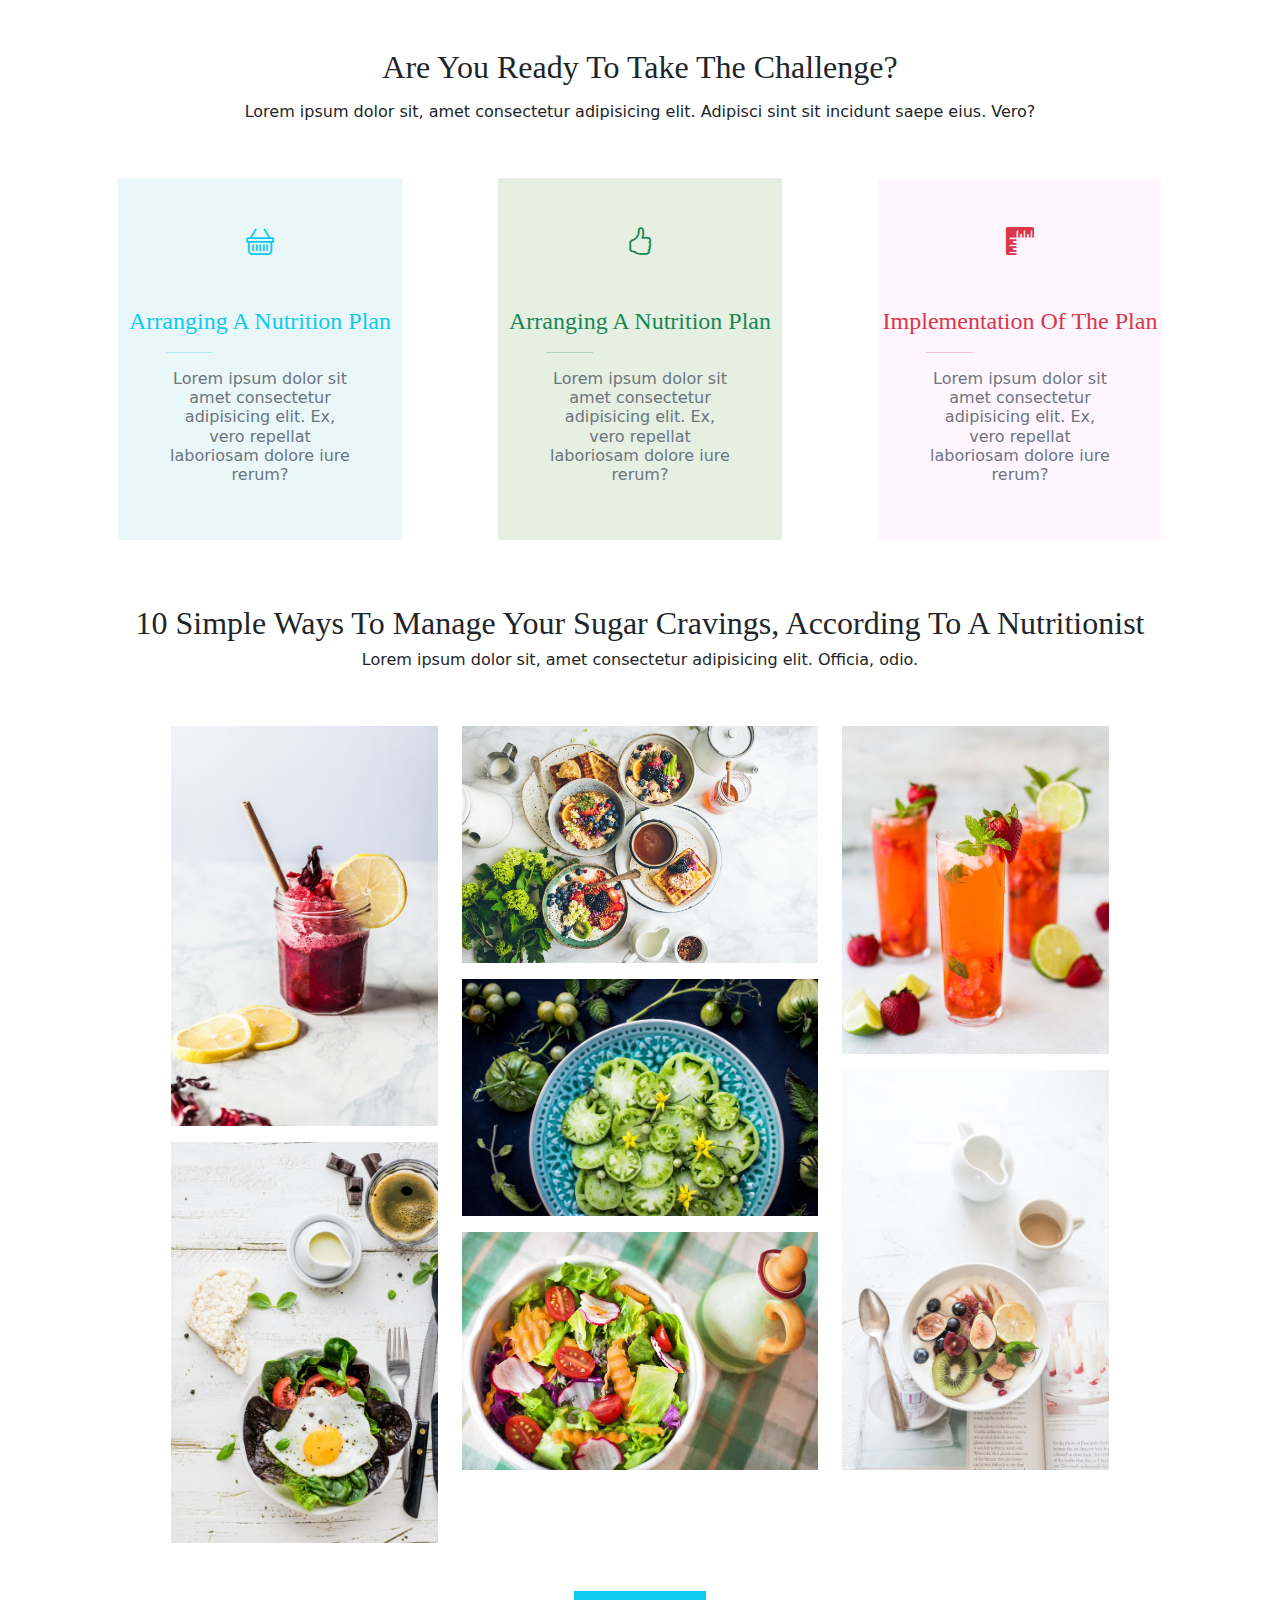
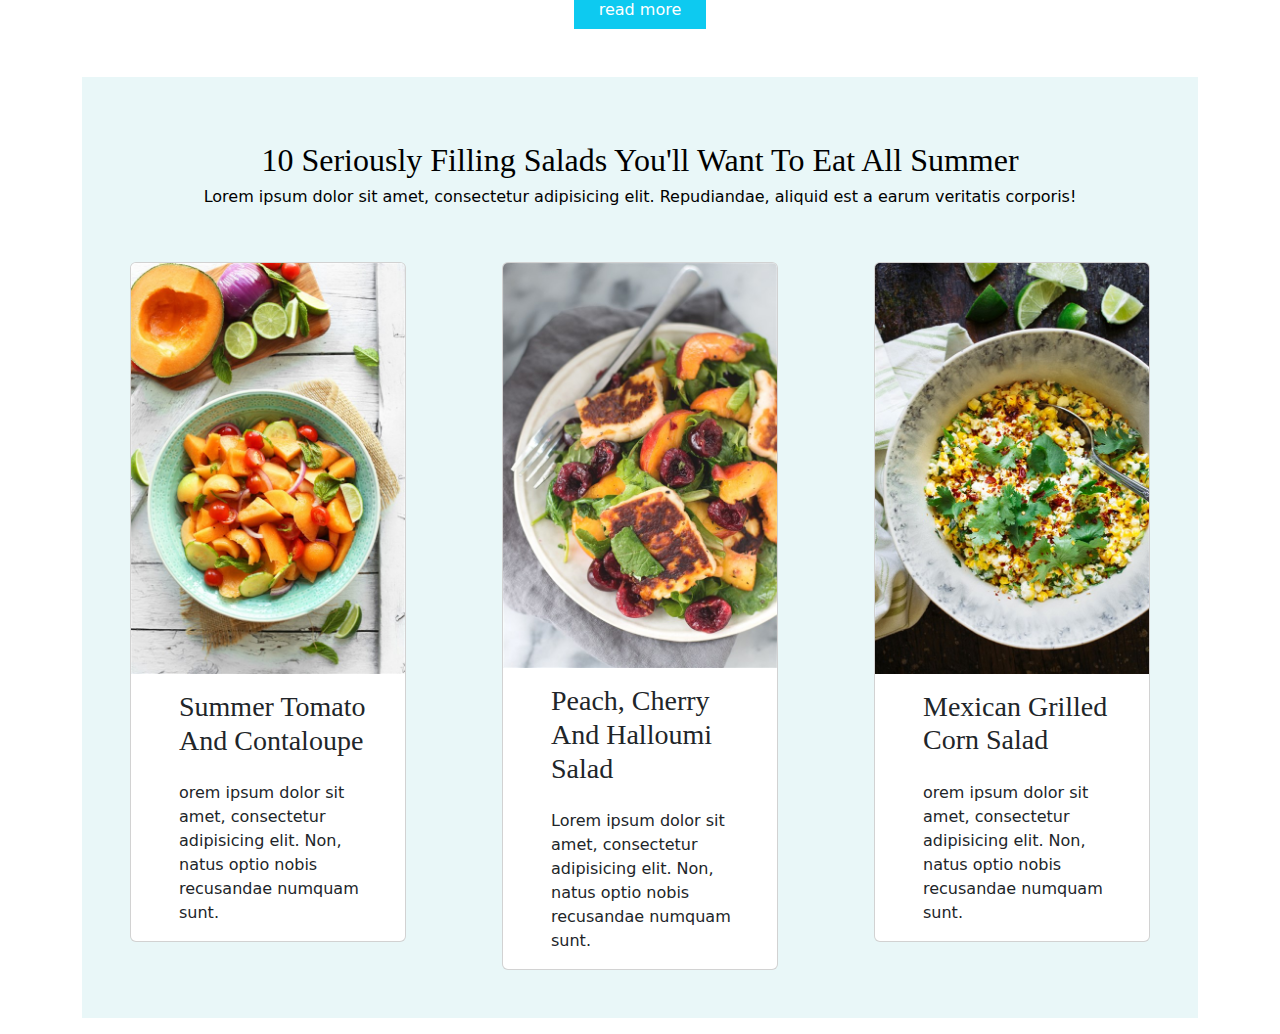
==== index2.html @ 206bc646 "1.0.0" ====
<!DOCTYPE html>
<html lang="en">
<head>
    <meta charset="UTF-8">
    <meta name="viewport" content="width=device-width, initial-scale=1.0">
    <title>AS2</title>
    <link rel="stylesheet" href="css/aos.css">
    <link rel="stylesheet" href="css/bootstrap.min.css">
    <link rel="stylesheet" href="css/fonts/NotoSerifKhitanSmallScript-Regular.ttf">
    <link rel="stylesheet" href="css/icons/bootstrap-icons.css">
</head>
<body>
    <div class="container-xl">
        <div class="text-center">
            <div class="pt-5 h2 fw-normal" style="font-family: serif;">
                Are You Ready To Take The Challenge?
            </div>
            <div class="pt-2 h6">
                Lorem ipsum dolor sit, amet consectetur adipisicing elit. Adipisci sint sit incidunt saepe eius. Vero?
            </div>
            <div class="row py-5">
                <div class="col-4 px-5">
                    <div class="text-bg-info py-5">
                        <div class="text-info">
                            <i class="bi-basket h3"></i>
                            <div class="h4 pt-5" style="font-family: serif;">
                                Arranging A Nutrition Plan
                            </div>
                            <div class="px-5 text-center">
                                <hr class="w-25 fw-bolder">
                            </div>
                        </div>
                        <div class="h6 fw-normal text-secondary px-5">
                            Lorem ipsum dolor sit amet consectetur adipisicing elit. Ex, vero repellat laboriosam dolore iure rerum?
                        </div>
                    </div>
                </div>
                <div class="col-4 px-5">
                    <div class="text-bg-success py-5">
                        <div class="text-success">
                            <i class="bi-hand-thumbs-up h3"></i>
                            <div class="h4 pt-5" style="font-family: serif;">
                                Arranging A Nutrition Plan
                            </div>
                            <div class="px-5 text-center">
                                <hr class="w-25 fw-bolder">
                            </div>
                        </div>
                        <div class="h6 fw-normal text-secondary px-5">
                            Lorem ipsum dolor sit amet consectetur adipisicing elit. Ex, vero repellat laboriosam dolore iure rerum?
                        </div>
                    </div>
                </div>
                <div class="col-4 px-5">
                    <div class="text-bg-light py-5">
                        <div class="text-danger">
                            <i class="bi-rulers h3"></i>
                            <div class="h4 pt-5" style="font-family: serif;">
                                Implementation Of The Plan
                            </div>
                            <div class="px-5 text-center">
                                <hr class="w-25 fw-bolder">
                            </div>
                        </div>
                        <div class="h6 fw-normal text-secondary px-5">
                            Lorem ipsum dolor sit amet consectetur adipisicing elit. Ex, vero repellat laboriosam dolore iure rerum?
                        </div>
                    </div>
                </div>
            </div>
        </div>
        
    </div>
    <div class="container-xl pt-3">
        <div class="text-center px-5">
            <div class="h2" style="font-family: serif;">
                10 Simple Ways To Manage Your Sugar Cravings, According To A Nutritionist
            </div>
            <div class="h6 pb-5">
                Lorem ipsum dolor sit, amet consectetur adipisicing elit. Officia, odio.
            </div>
        </div>
        <div class="row pb-5">
            <div class="col text-end">
                <div class="pb-3">
                    <img src="img/0101.jpeg" alt="" class="img-fluid w-75 h-50">
                </div>
                <div>
                    <img src="img/0106.jpeg" alt="" class="img-fluid w-75 h-75">
                </div>
            </div>
            <div class="col">
                <div class="pb-3">
                    <img src="img/0102.jpeg" alt="" class="img-fluid w-100 h-75">
                </div>
                <div class="pb-3">
                    <img src="img/0105.jpeg" alt="" class="img-fluid w-100 h-75">
                </div>
                <div>
                    <img src="img/0104.jpeg" alt="" class="img-fluid w-100 h-75">
                </div>
            </div>
            <div class="col">
                <div class="pb-3">
                    <img src="img/0103.jpeg" alt="" class="img-fluid w-75 h-100">
                </div>
                <div>
                    <img src="img/0107.jpeg" alt="" class="img-fluid w-75 h-75">
                </div>
            </div>
            <div class="pt-5 text-center bg-info">
                <button class="text-white btn btn-info rounded-0 px-4">read more</button>
            </div>
        </div>
    </div>
    <div class="container-xl pb-3">
        <div class="text-bg-info py-5">
            <div class="text-center text-black">
                <div class="h2 pt-3" style="font-family: serif;">
                    10 Seriously Filling Salads You'll Want To Eat All Summer
                </div>
                <h6>
                    Lorem ipsum dolor sit amet, consectetur adipisicing elit. Repudiandae, aliquid est a earum veritatis corporis!
                </h6>
            </div>
            <div class="pt-5 card-group">
                <div class="col px-5">
                    <div class="card">
                        <img class="card-img-top img-fluid w-100 h-25" src="img/0201.jpeg" alt="Card image cap">
                        <div class="card-body ps-5">
                          <h5 class="card-title h3" style="font-family: serif;">Summer Tomato And Contaloupe</h5>
                          <p class="card-text pt-3">orem ipsum dolor sit amet, consectetur adipisicing elit. Non, natus optio nobis recusandae numquam sunt.</p>
                        </div>
                      </div>
                </div>
                <div class="col px-5">
                    <div class="card">
                        <img class="card-img-top img-fluid w-100 h-25" src="img/0202.jpeg" alt="Card image cap">
                        <div class="card-body ps-5">
                          <h5 class="card-title h3" style="font-family: serif;">Peach, Cherry And Halloumi Salad</h5>
                          <p class="card-text pt-3">Lorem ipsum dolor sit amet, consectetur adipisicing elit. Non, natus optio nobis recusandae numquam sunt.</p>
                        </div>
                      </div>
                </div>
                <div class="col px-5">
                    <div class="card">
                        <img class="card-img-top img-fluid w-100 h-25" src="img/0203.jpeg" alt="Card image cap">
                        <div class="card-body ps-5">
                          <h5 class="card-title h3" style="font-family: serif;">Mexican Grilled Corn Salad</h5>
                          <p class="card-text pt-3">orem ipsum dolor sit amet, consectetur adipisicing elit. Non, natus optio nobis recusandae numquam sunt.</p>
                        </div>
                      </div>
                </div>
              </div>
        </div>
    </div>
    <script src="js/aos.js"></script>
    <script src="js/bootstrap.bundle.min.js"></script>
</body>
</html>
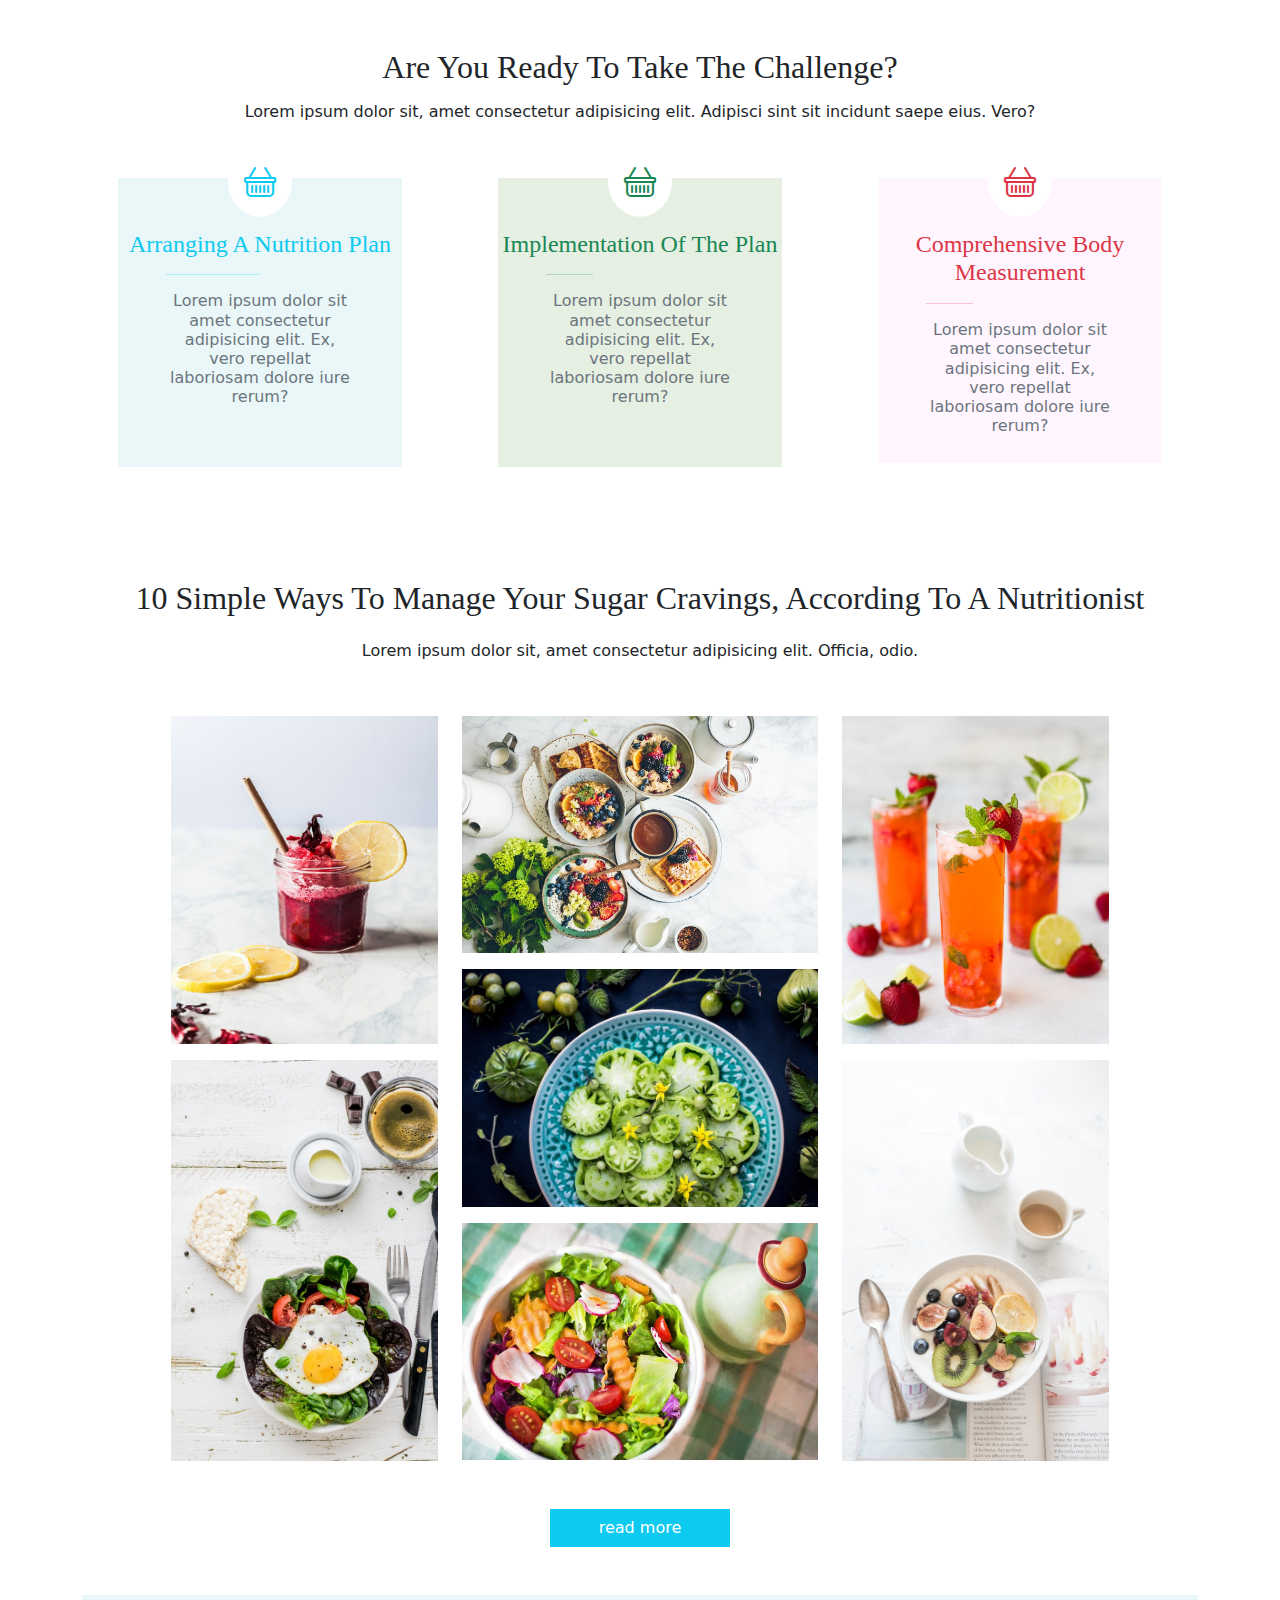
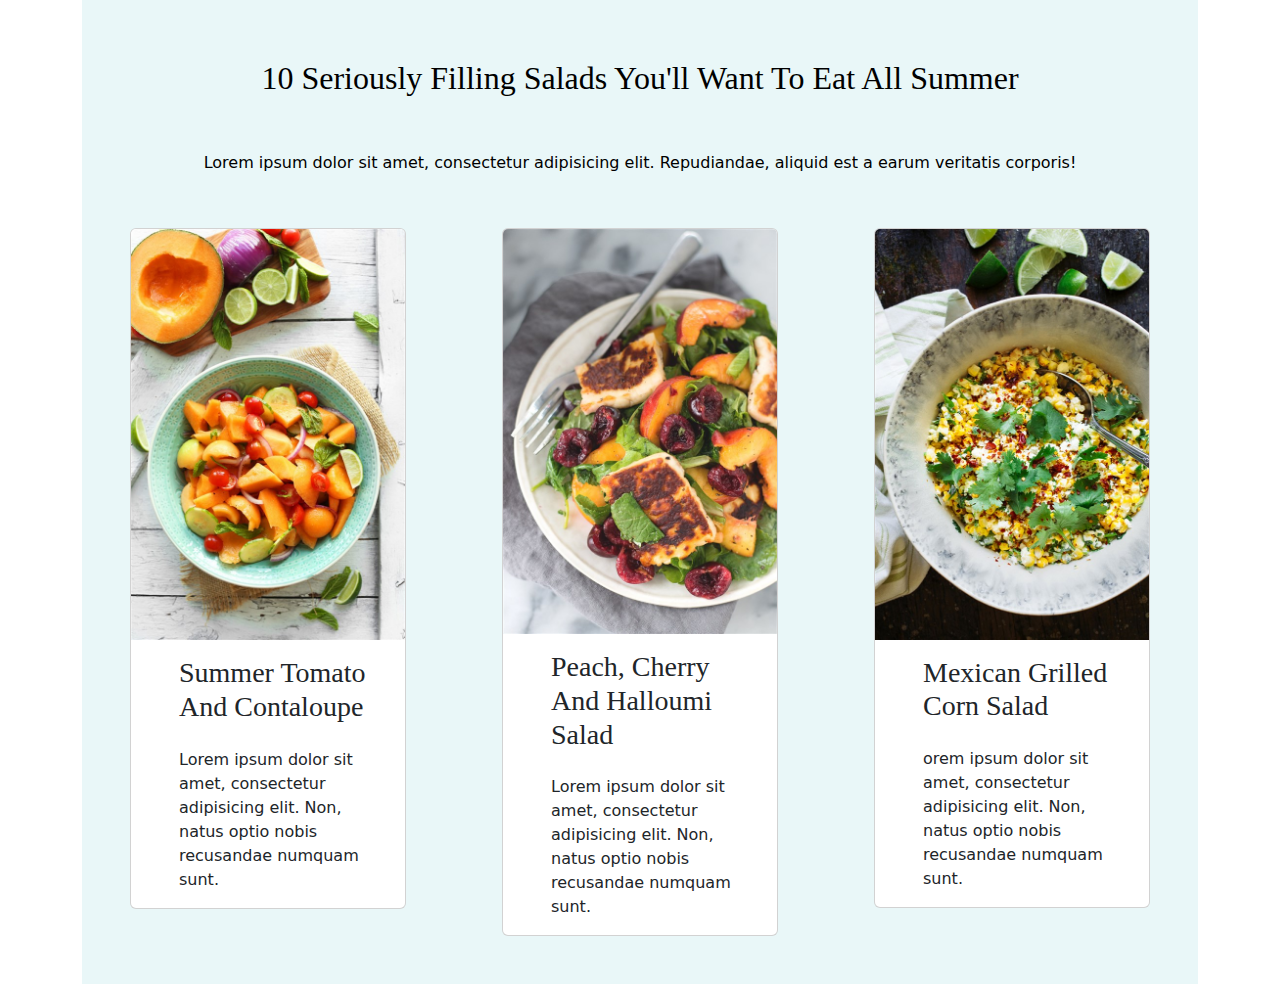
==== commit 8d6073ac: "1.0.0" ====
--- a/index2.html
+++ b/index2.html
@@ -12,49 +12,41 @@
 <body>
     <div class="container-xl">
         <div class="text-center">
-            <div class="pt-5 h2 fw-normal" style="font-family: serif;">
+            <div class="pt-5 h2  fw-normal" style="font-family: serif;">
                 Are You Ready To Take The Challenge?
             </div>
             <div class="pt-2 h6">
                 Lorem ipsum dolor sit, amet consectetur adipisicing elit. Adipisci sint sit incidunt saepe eius. Vero?
             </div>
             <div class="row py-5">
-                <div class="col-4 px-5">
-                    <div class="text-bg-info py-5">
+                <div class="col-12 col-md-6 col-lg-4 pb-sm-5 pb-5 px-5">
+                    <div class="text-bg-info py-1">
                         <div class="text-info">
-                            <i class="bi-basket h3"></i>
+                            <div class="position-relative">
+                                <div class="position-absolute top-0 start-50 translate-middle rounded-bottom-3">
+                                  <i class="bi-basket h2 rounded-bottom-circle bg-white p-3"></i>
+                                </div>
+                              </div>
                             <div class="h4 pt-5" style="font-family: serif;">
                                 Arranging A Nutrition Plan
                             </div>
                             <div class="px-5 text-center">
-                                <hr class="w-25 fw-bolder">
+                                <hr style="width:50%;text-align:left;margin-left:0">
                             </div>
                         </div>
-                        <div class="h6 fw-normal text-secondary px-5">
+                        <div class="h6 fw-normal text-secondary px-5 pb-5">
                             Lorem ipsum dolor sit amet consectetur adipisicing elit. Ex, vero repellat laboriosam dolore iure rerum?
                         </div>
                     </div>
                 </div>
-                <div class="col-4 px-5">
-                    <div class="text-bg-success py-5">
+                <div class="col-12 col-md-6 col-lg-4 pb-sm-5 pb-5 px-5">
+                    <div class="text-bg-success py-1">
                         <div class="text-success">
-                            <i class="bi-hand-thumbs-up h3"></i>
-                            <div class="h4 pt-5" style="font-family: serif;">
-                                Arranging A Nutrition Plan
-                            </div>
-                            <div class="px-5 text-center">
-                                <hr class="w-25 fw-bolder">
-                            </div>
-                        </div>
-                        <div class="h6 fw-normal text-secondary px-5">
-                            Lorem ipsum dolor sit amet consectetur adipisicing elit. Ex, vero repellat laboriosam dolore iure rerum?
-                        </div>
-                    </div>
-                </div>
-                <div class="col-4 px-5">
-                    <div class="text-bg-light py-5">
-                        <div class="text-danger">
-                            <i class="bi-rulers h3"></i>
+                            <div class="position-relative">
+                                <div class="position-absolute top-0 start-50 translate-middle rounded-bottom-3">
+                                  <i class="bi-basket h2 rounded-bottom-circle bg-white p-3"></i>
+                                </div>
+                              </div>
                             <div class="h4 pt-5" style="font-family: serif;">
                                 Implementation Of The Plan
                             </div>
@@ -62,18 +54,37 @@
                                 <hr class="w-25 fw-bolder">
                             </div>
                         </div>
-                        <div class="h6 fw-normal text-secondary px-5">
+                        <div class="h6 fw-normal text-secondary px-5 pb-5">
+                            Lorem ipsum dolor sit amet consectetur adipisicing elit. Ex, vero repellat laboriosam dolore iure rerum?
+                        </div>
+                    </div>
+                </div>
+                <div class="col-12 col-md-6 col-lg-4 pb-sm-5 pb-5 px-5">
+                    <div class="text-bg-light py-1">
+                        <div class="text-danger">
+                            <div class="position-relative">
+                                <div class="position-absolute top-0 start-50 translate-middle rounded-bottom-3">
+                                  <i class="bi-basket h2 rounded-bottom-circle bg-white p-3"></i>
+                                </div>
+                              </div>
+                            <div class="h4 pt-5" style="font-family: serif;">
+                                Comprehensive Body Measurement
+                            </div>
+                            <div class="px-5 text-center">
+                                <hr class="w-25 fw-bolder">
+                            </div>
+                        </div>
+                        <div class="h6 fw-normal text-secondary px-5 pb-3">
                             Lorem ipsum dolor sit amet consectetur adipisicing elit. Ex, vero repellat laboriosam dolore iure rerum?
                         </div>
                     </div>
                 </div>
             </div>
         </div>
-        
     </div>
     <div class="container-xl pt-3">
         <div class="text-center px-5">
-            <div class="h2" style="font-family: serif;">
+            <div class="h2 pb-sm-3" style="font-family: serif;">
                 10 Simple Ways To Manage Your Sugar Cravings, According To A Nutritionist
             </div>
             <div class="h6 pb-5">
@@ -83,7 +94,7 @@
         <div class="row pb-5">
             <div class="col text-end">
                 <div class="pb-3">
-                    <img src="img/0101.jpeg" alt="" class="img-fluid w-75 h-50">
+                    <img src="img/0101.jpeg" alt="" class="img-fluid w-75 h-25">
                 </div>
                 <div>
                     <img src="img/0106.jpeg" alt="" class="img-fluid w-75 h-75">
@@ -91,13 +102,13 @@
             </div>
             <div class="col">
                 <div class="pb-3">
-                    <img src="img/0102.jpeg" alt="" class="img-fluid w-100 h-75">
+                    <img src="img/0102.jpeg" alt="" class="img-fluid w-100 h-100">
                 </div>
                 <div class="pb-3">
-                    <img src="img/0105.jpeg" alt="" class="img-fluid w-100 h-75">
+                    <img src="img/0105.jpeg" alt="" class="img-fluid w-100 h-100">
                 </div>
                 <div>
-                    <img src="img/0104.jpeg" alt="" class="img-fluid w-100 h-75">
+                    <img src="img/0104.jpeg" alt="" class="img-fluid w-100 h-100">
                 </div>
             </div>
             <div class="col">
@@ -109,14 +120,14 @@
                 </div>
             </div>
             <div class="pt-5 text-center bg-info">
-                <button class="text-white btn btn-info rounded-0 px-4">read more</button>
+                <button class="text-white btn btn-info rounded-0 px-5">read more</button>
             </div>
         </div>
     </div>
     <div class="container-xl pb-3">
         <div class="text-bg-info py-5">
             <div class="text-center text-black">
-                <div class="h2 pt-3" style="font-family: serif;">
+                <div class="h2 pt-3 pb-sm-5" style="font-family: serif;">
                     10 Seriously Filling Salads You'll Want To Eat All Summer
                 </div>
                 <h6>
@@ -129,7 +140,7 @@
                         <img class="card-img-top img-fluid w-100 h-25" src="img/0201.jpeg" alt="Card image cap">
                         <div class="card-body ps-5">
                           <h5 class="card-title h3" style="font-family: serif;">Summer Tomato And Contaloupe</h5>
-                          <p class="card-text pt-3">orem ipsum dolor sit amet, consectetur adipisicing elit. Non, natus optio nobis recusandae numquam sunt.</p>
+                          <p class="card-text pt-3">Lorem ipsum dolor sit amet, consectetur adipisicing elit. Non, natus optio nobis recusandae numquam sunt.</p>
                         </div>
                       </div>
                 </div>
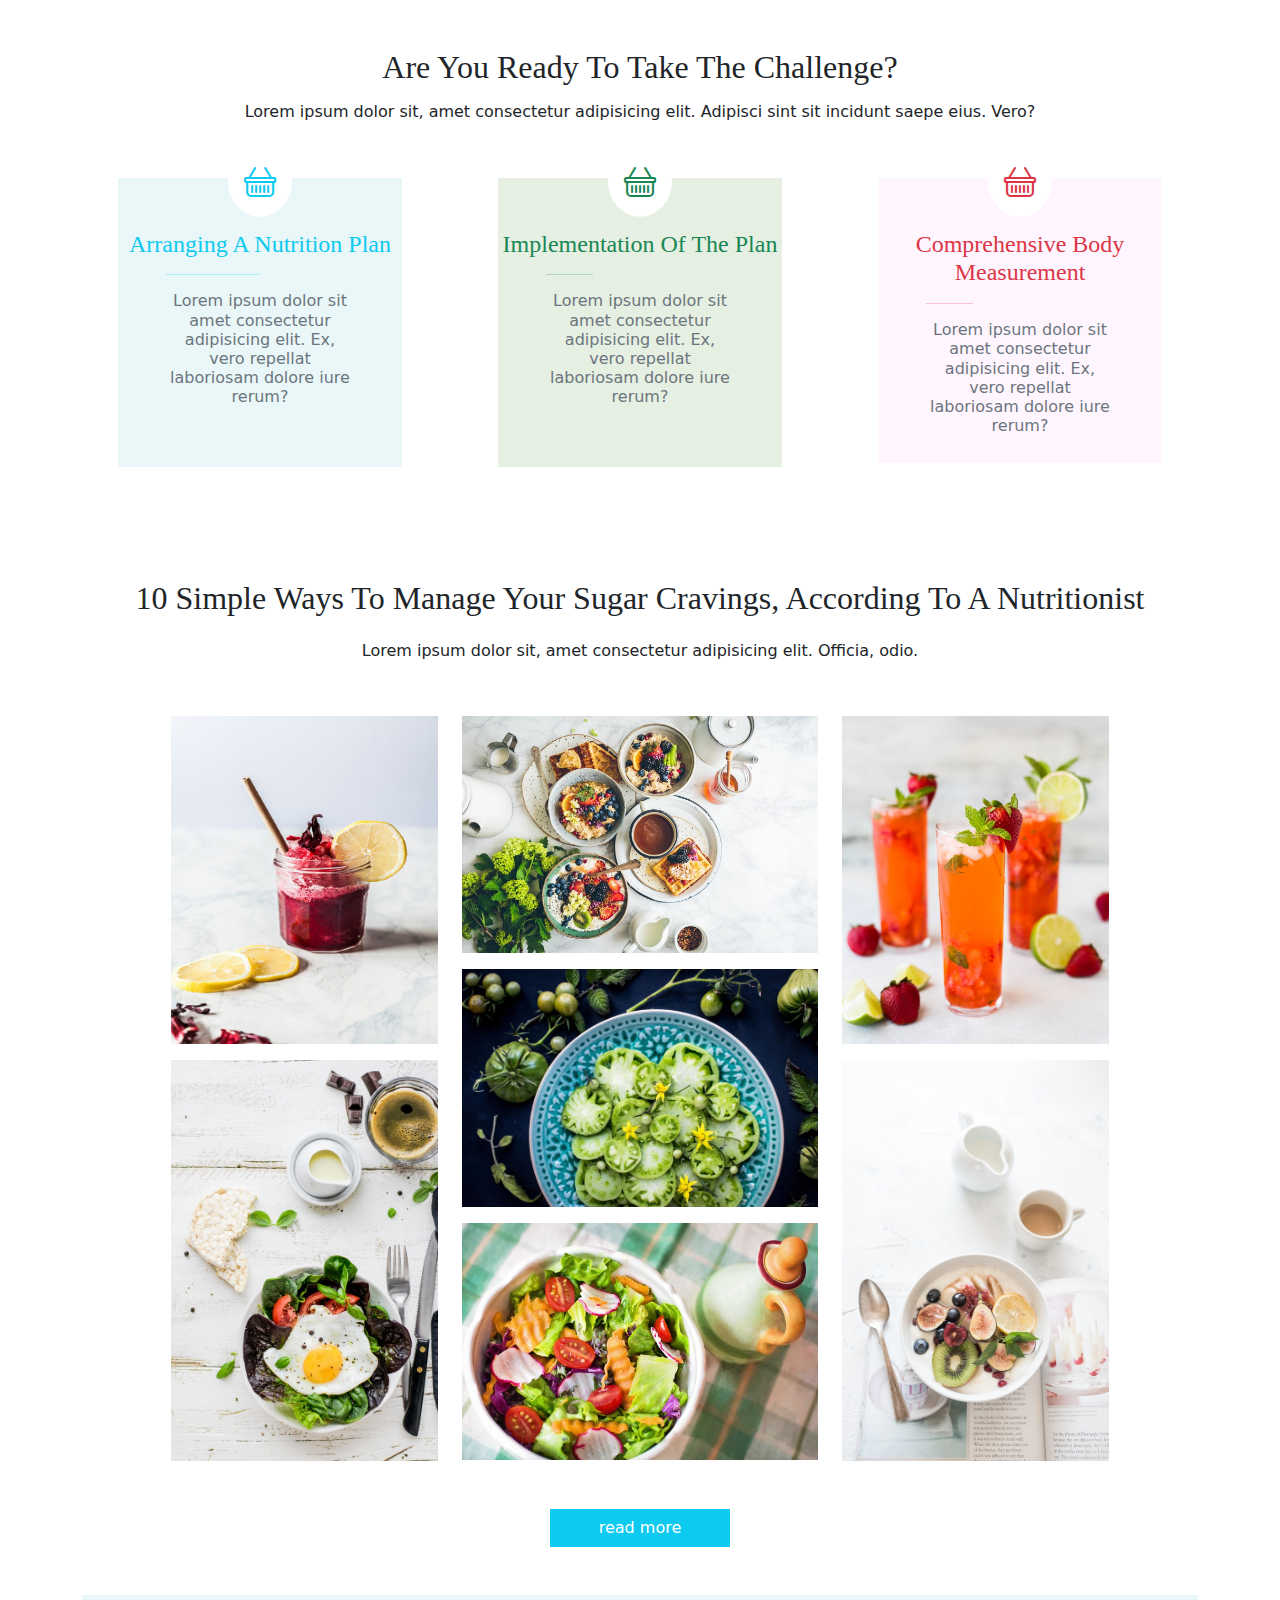
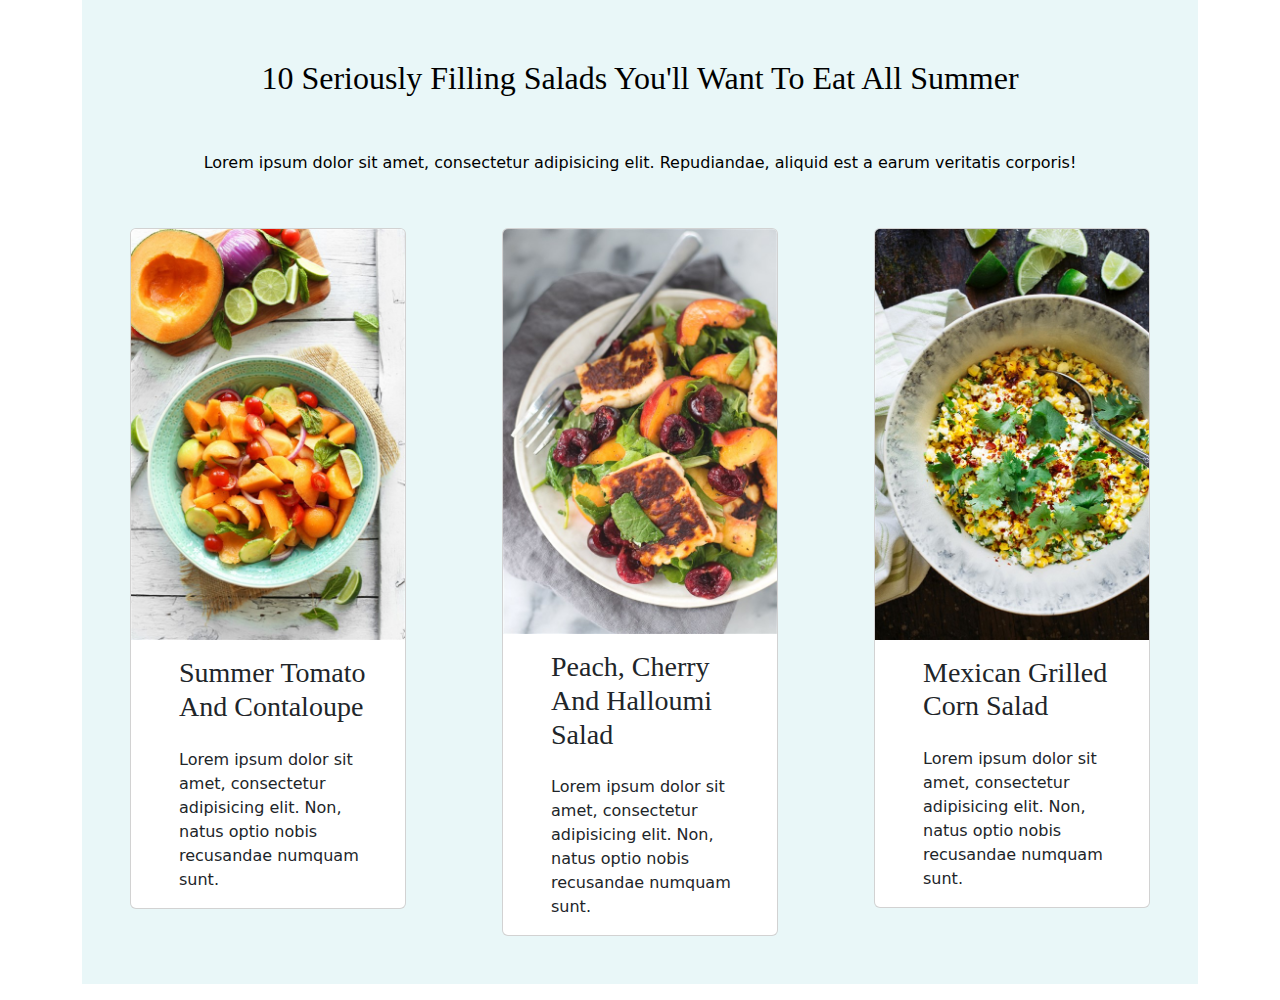
==== commit 72fff801: "1.0.1" ====
--- a/index2.html
+++ b/index2.html
@@ -158,7 +158,7 @@
                         <img class="card-img-top img-fluid w-100 h-25" src="img/0203.jpeg" alt="Card image cap">
                         <div class="card-body ps-5">
                           <h5 class="card-title h3" style="font-family: serif;">Mexican Grilled Corn Salad</h5>
-                          <p class="card-text pt-3">orem ipsum dolor sit amet, consectetur adipisicing elit. Non, natus optio nobis recusandae numquam sunt.</p>
+                          <p class="card-text pt-3">Lorem ipsum dolor sit amet, consectetur adipisicing elit. Non, natus optio nobis recusandae numquam sunt.</p>
                         </div>
                       </div>
                 </div>
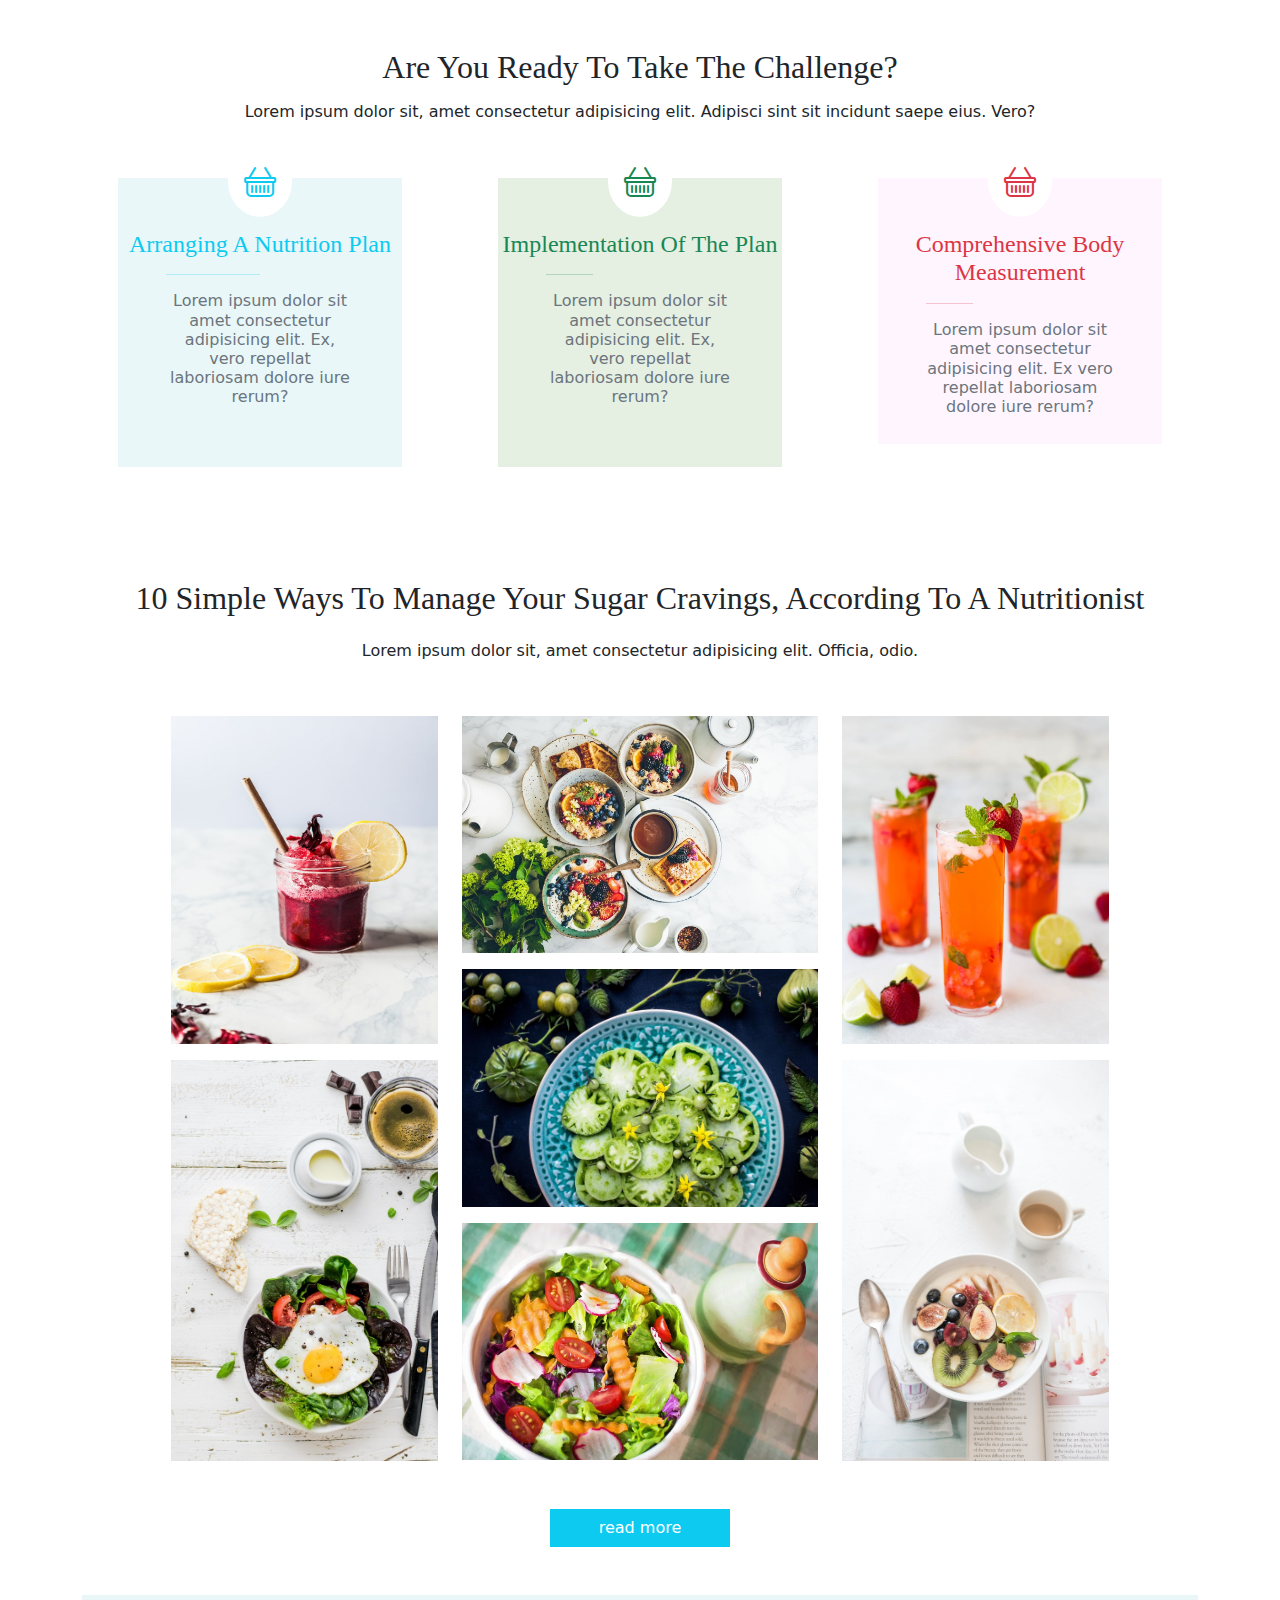
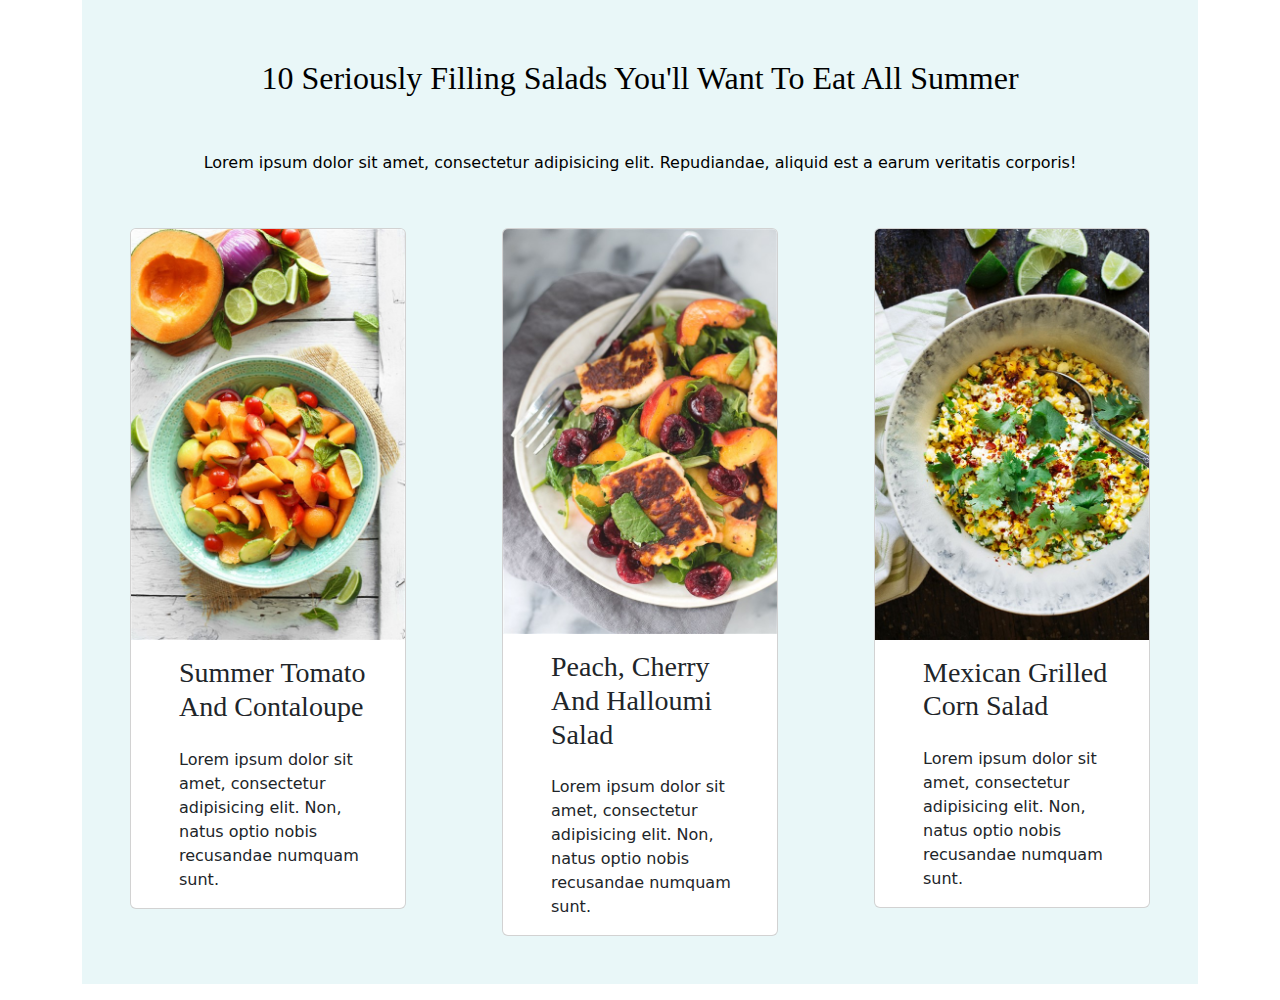
==== commit d0eb4738: "1.0.1" ====
--- a/index2.html
+++ b/index2.html
@@ -75,7 +75,7 @@
                             </div>
                         </div>
                         <div class="h6 fw-normal text-secondary px-5 pb-3">
-                            Lorem ipsum dolor sit amet consectetur adipisicing elit. Ex, vero repellat laboriosam dolore iure rerum?
+                            Lorem ipsum dolor sit amet consectetur adipisicing elit. Ex vero repellat laboriosam dolore iure rerum?
                         </div>
                     </div>
                 </div>
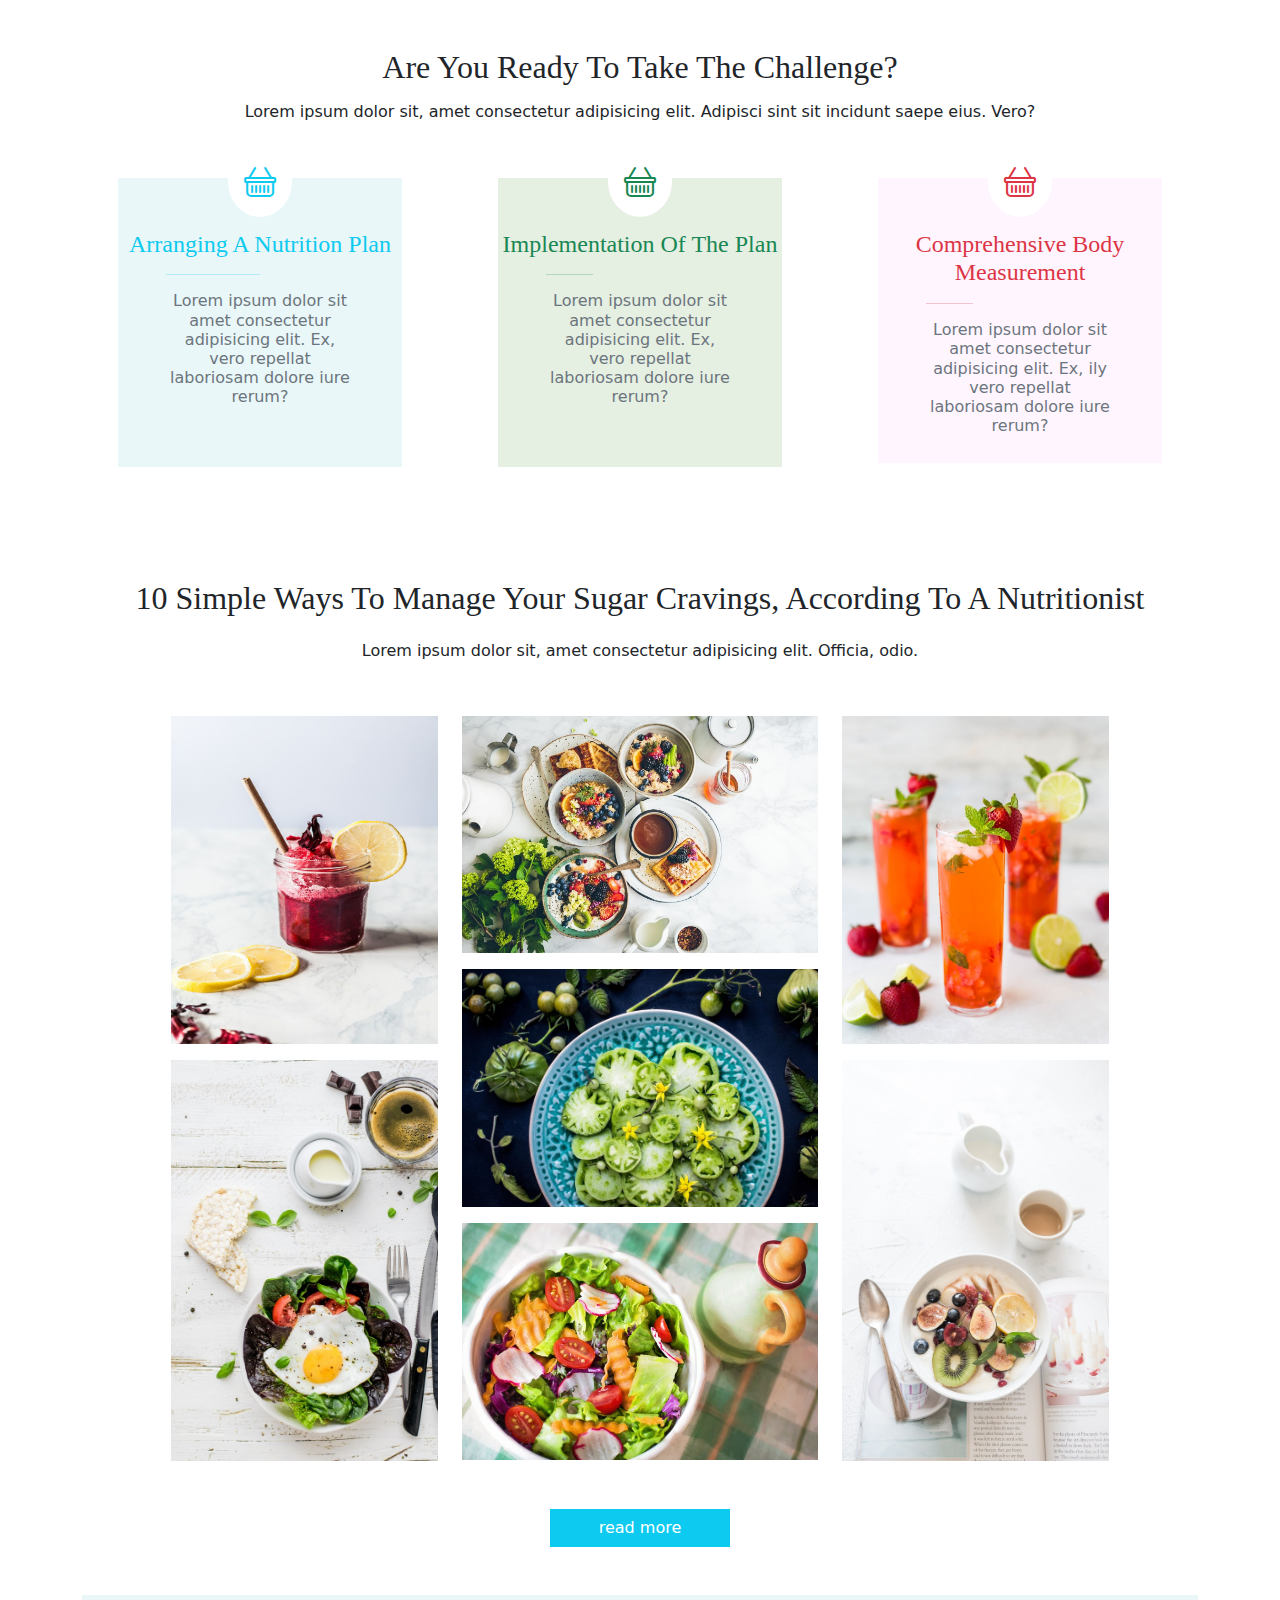
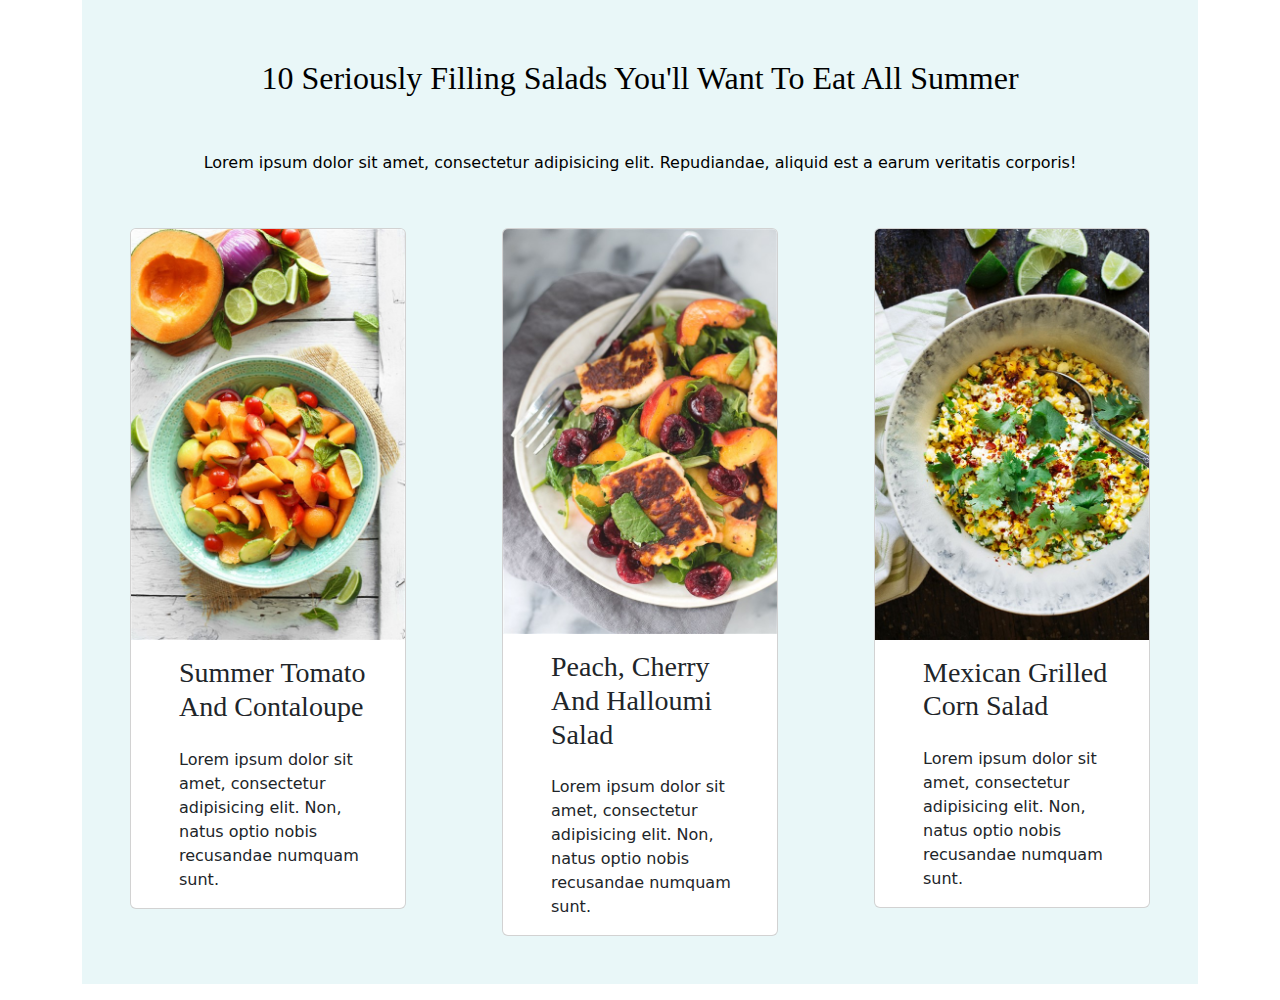
==== commit e802f25e: "1.0.0" ====
--- a/index2.html
+++ b/index2.html
@@ -75,7 +75,7 @@
                             </div>
                         </div>
                         <div class="h6 fw-normal text-secondary px-5 pb-3">
-                            Lorem ipsum dolor sit amet consectetur adipisicing elit. Ex vero repellat laboriosam dolore iure rerum?
+                            Lorem ipsum dolor sit amet consectetur adipisicing elit. Ex, ily vero repellat laboriosam dolore iure rerum?
                         </div>
                     </div>
                 </div>
@@ -94,7 +94,7 @@
         <div class="row pb-5">
             <div class="col text-end">
                 <div class="pb-3">
-                    <img src="img/0101.jpeg" alt="" class="img-fluid w-75 h-25">
+                    <img src="img/0101.jpeg" alt="" class="img-fluid w-75 h-25" >
                 </div>
                 <div>
                     <img src="img/0106.jpeg" alt="" class="img-fluid w-75 h-75">
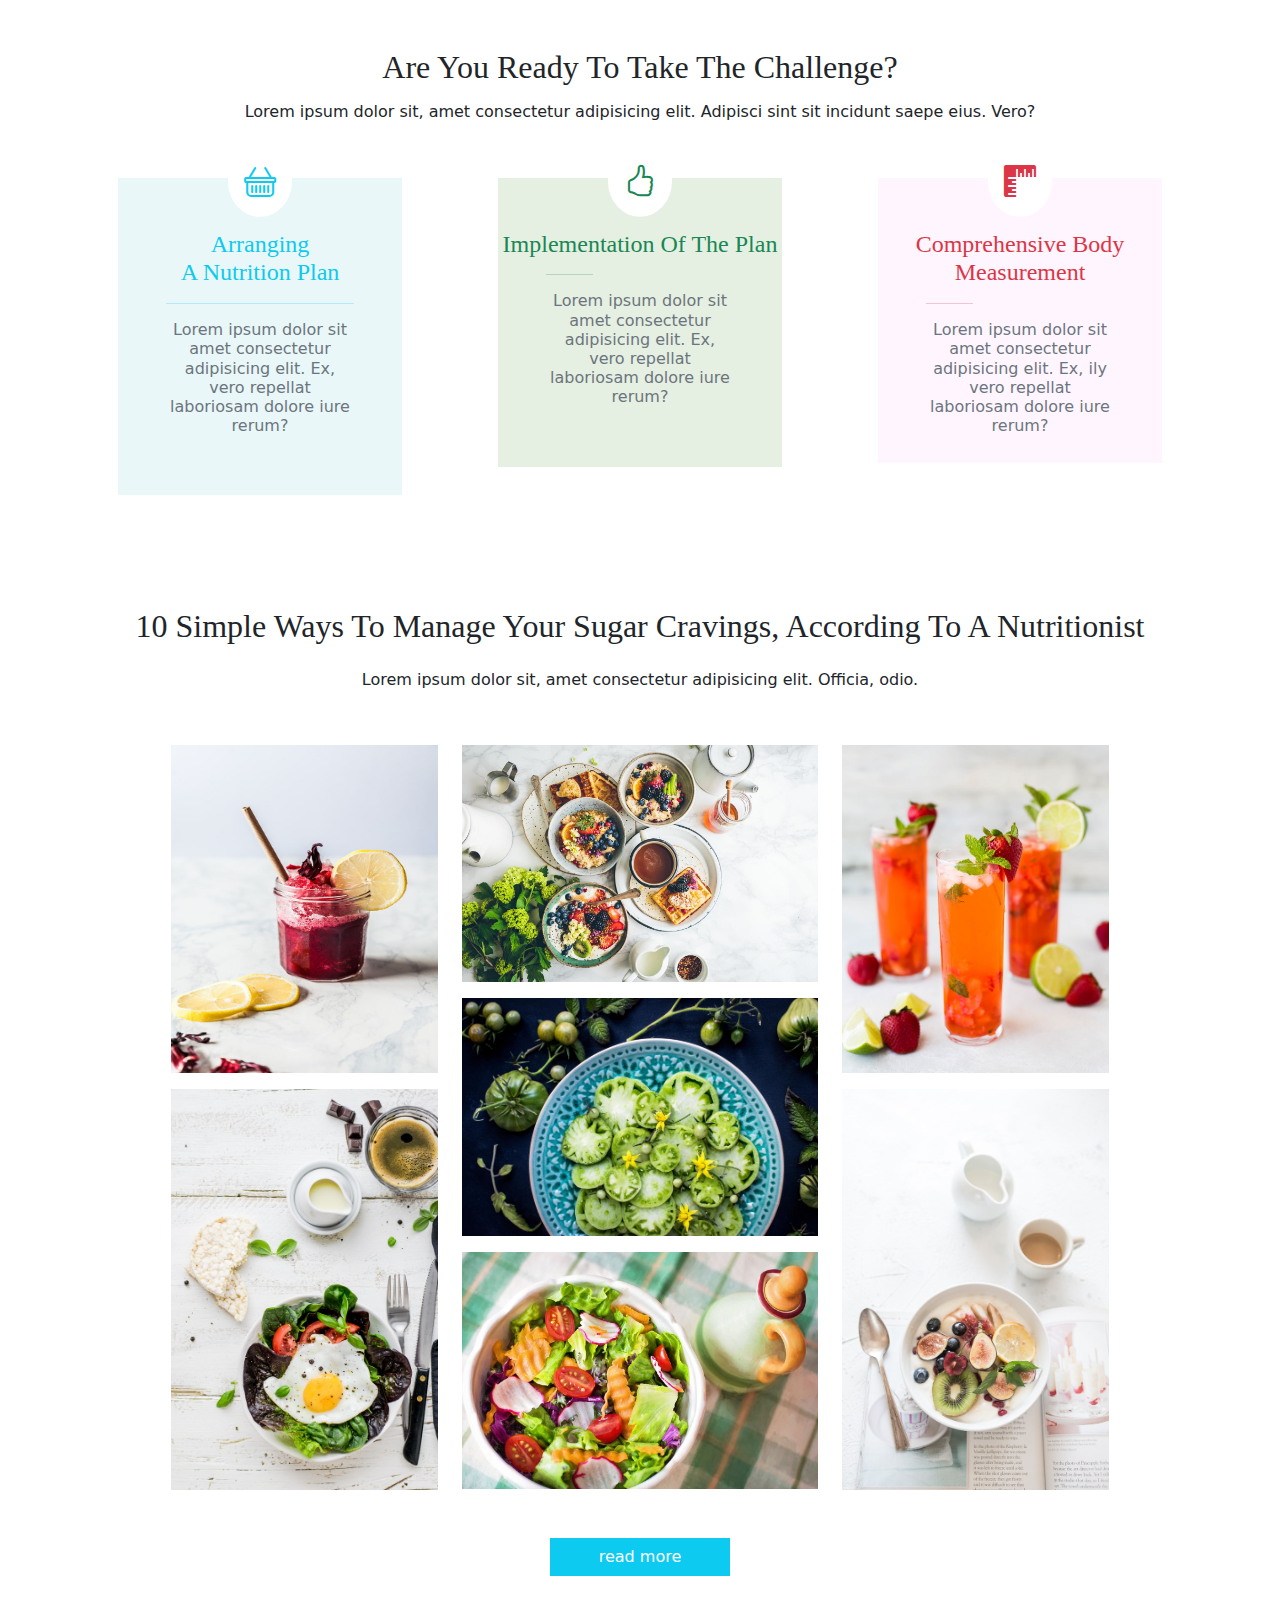
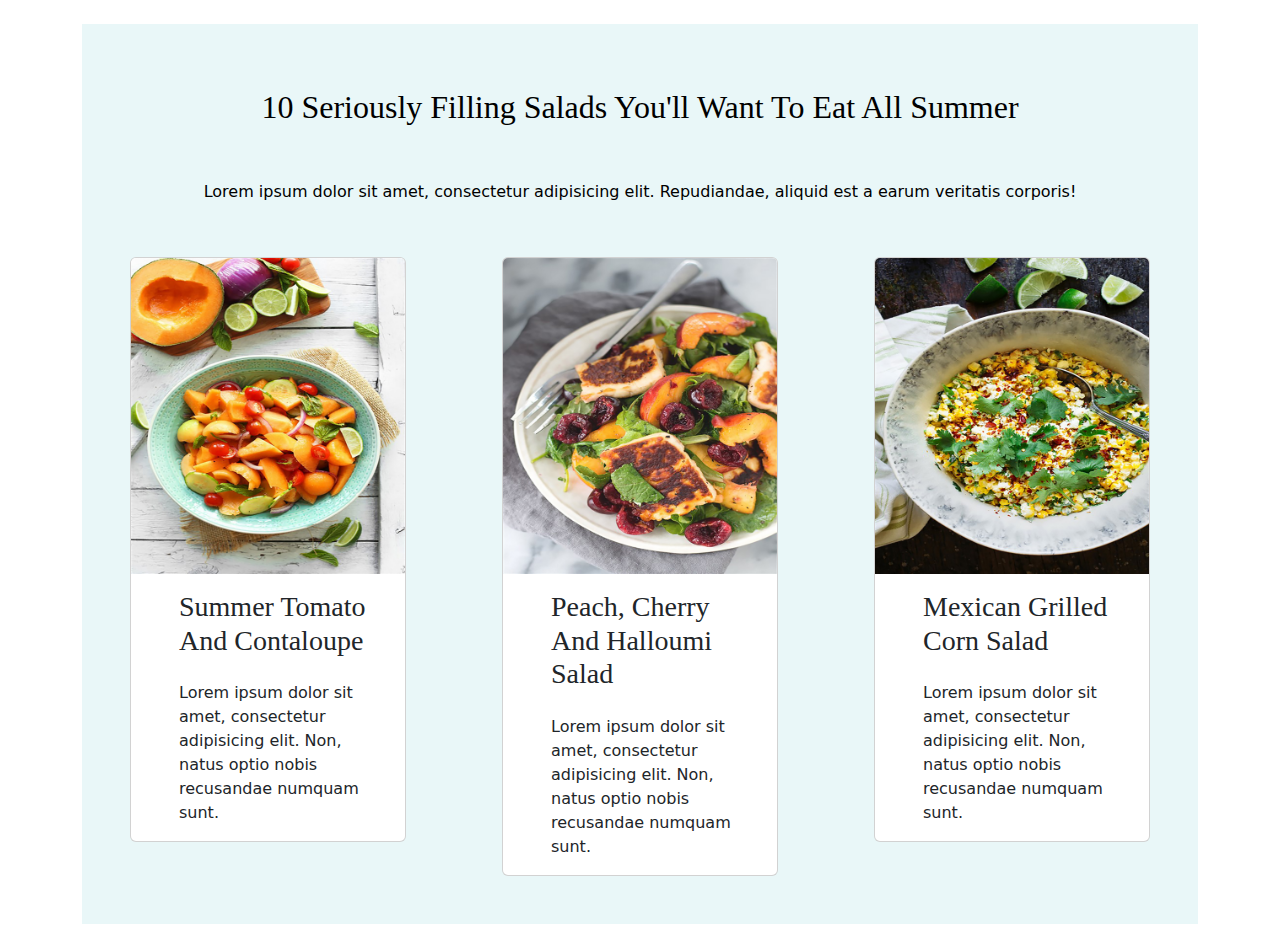
==== commit 2f6aaee0: "1.2.0" ====
--- a/index2.html
+++ b/index2.html
@@ -8,6 +8,7 @@
     <link rel="stylesheet" href="css/bootstrap.min.css">
     <link rel="stylesheet" href="css/fonts/NotoSerifKhitanSmallScript-Regular.ttf">
     <link rel="stylesheet" href="css/icons/bootstrap-icons.css">
+    <link href="https://unpkg.com/aos@2.3.1/dist/aos.css" rel="stylesheet">
 </head>
 <body>
     <div class="container-xl">
@@ -28,10 +29,10 @@
                                 </div>
                               </div>
                             <div class="h4 pt-5" style="font-family: serif;">
-                                Arranging A Nutrition Plan
+                                Arranging <br> A Nutrition Plan
                             </div>
                             <div class="px-5 text-center">
-                                <hr style="width:50%;text-align:left;margin-left:0">
+                                <hr>
                             </div>
                         </div>
                         <div class="h6 fw-normal text-secondary px-5 pb-5">
@@ -44,7 +45,7 @@
                         <div class="text-success">
                             <div class="position-relative">
                                 <div class="position-absolute top-0 start-50 translate-middle rounded-bottom-3">
-                                  <i class="bi-basket h2 rounded-bottom-circle bg-white p-3"></i>
+                                  <i class="bi-hand-thumbs-up h2 rounded-bottom-circle bg-white p-3"></i>
                                 </div>
                               </div>
                             <div class="h4 pt-5" style="font-family: serif;">
@@ -64,7 +65,7 @@
                         <div class="text-danger">
                             <div class="position-relative">
                                 <div class="position-absolute top-0 start-50 translate-middle rounded-bottom-3">
-                                  <i class="bi-basket h2 rounded-bottom-circle bg-white p-3"></i>
+                                  <i class="bi-rulers h2 rounded-bottom-circle bg-white p-3"></i>
                                 </div>
                               </div>
                             <div class="h4 pt-5" style="font-family: serif;">
@@ -94,29 +95,29 @@
         <div class="row pb-5">
             <div class="col text-end">
                 <div class="pb-3">
-                    <img src="img/0101.jpeg" alt="" class="img-fluid w-75 h-25" >
+                    <img src="img/0101.jpeg" alt="" class="img-fluid w-75" >
                 </div>
                 <div>
-                    <img src="img/0106.jpeg" alt="" class="img-fluid w-75 h-75">
+                    <img src="img/0106.jpeg" alt="" class="img-fluid w-75">
                 </div>
             </div>
             <div class="col">
                 <div class="pb-3">
-                    <img src="img/0102.jpeg" alt="" class="img-fluid w-100 h-100">
+                    <img src="img/0102.jpeg" alt="" class="img-fluid w-100">
                 </div>
                 <div class="pb-3">
-                    <img src="img/0105.jpeg" alt="" class="img-fluid w-100 h-100">
+                    <img src="img/0105.jpeg" alt="" class="img-fluid w-100">
                 </div>
                 <div>
-                    <img src="img/0104.jpeg" alt="" class="img-fluid w-100 h-100">
+                    <img src="img/0104.jpeg" alt="" class="img-fluid w-100">
                 </div>
             </div>
             <div class="col">
                 <div class="pb-3">
-                    <img src="img/0103.jpeg" alt="" class="img-fluid w-75 h-100">
+                    <img src="img/0103.jpeg" alt="" class="img-fluid w-75">
                 </div>
                 <div>
-                    <img src="img/0107.jpeg" alt="" class="img-fluid w-75 h-75">
+                    <img src="img/0107.jpeg" alt="" class="img-fluid w-75">
                 </div>
             </div>
             <div class="pt-5 text-center bg-info">
@@ -130,7 +131,7 @@
                 <div class="h2 pt-3 pb-sm-5" style="font-family: serif;">
                     10 Seriously Filling Salads You'll Want To Eat All Summer
                 </div>
-                <h6>
+                <h6 class="px-sm-3">
                     Lorem ipsum dolor sit amet, consectetur adipisicing elit. Repudiandae, aliquid est a earum veritatis corporis!
                 </h6>
             </div>
@@ -167,5 +168,6 @@
     </div>
     <script src="js/aos.js"></script>
     <script src="js/bootstrap.bundle.min.js"></script>
+    <script src="https://unpkg.com/aos@2.3.1/dist/aos.js"></script>
 </body>
 </html>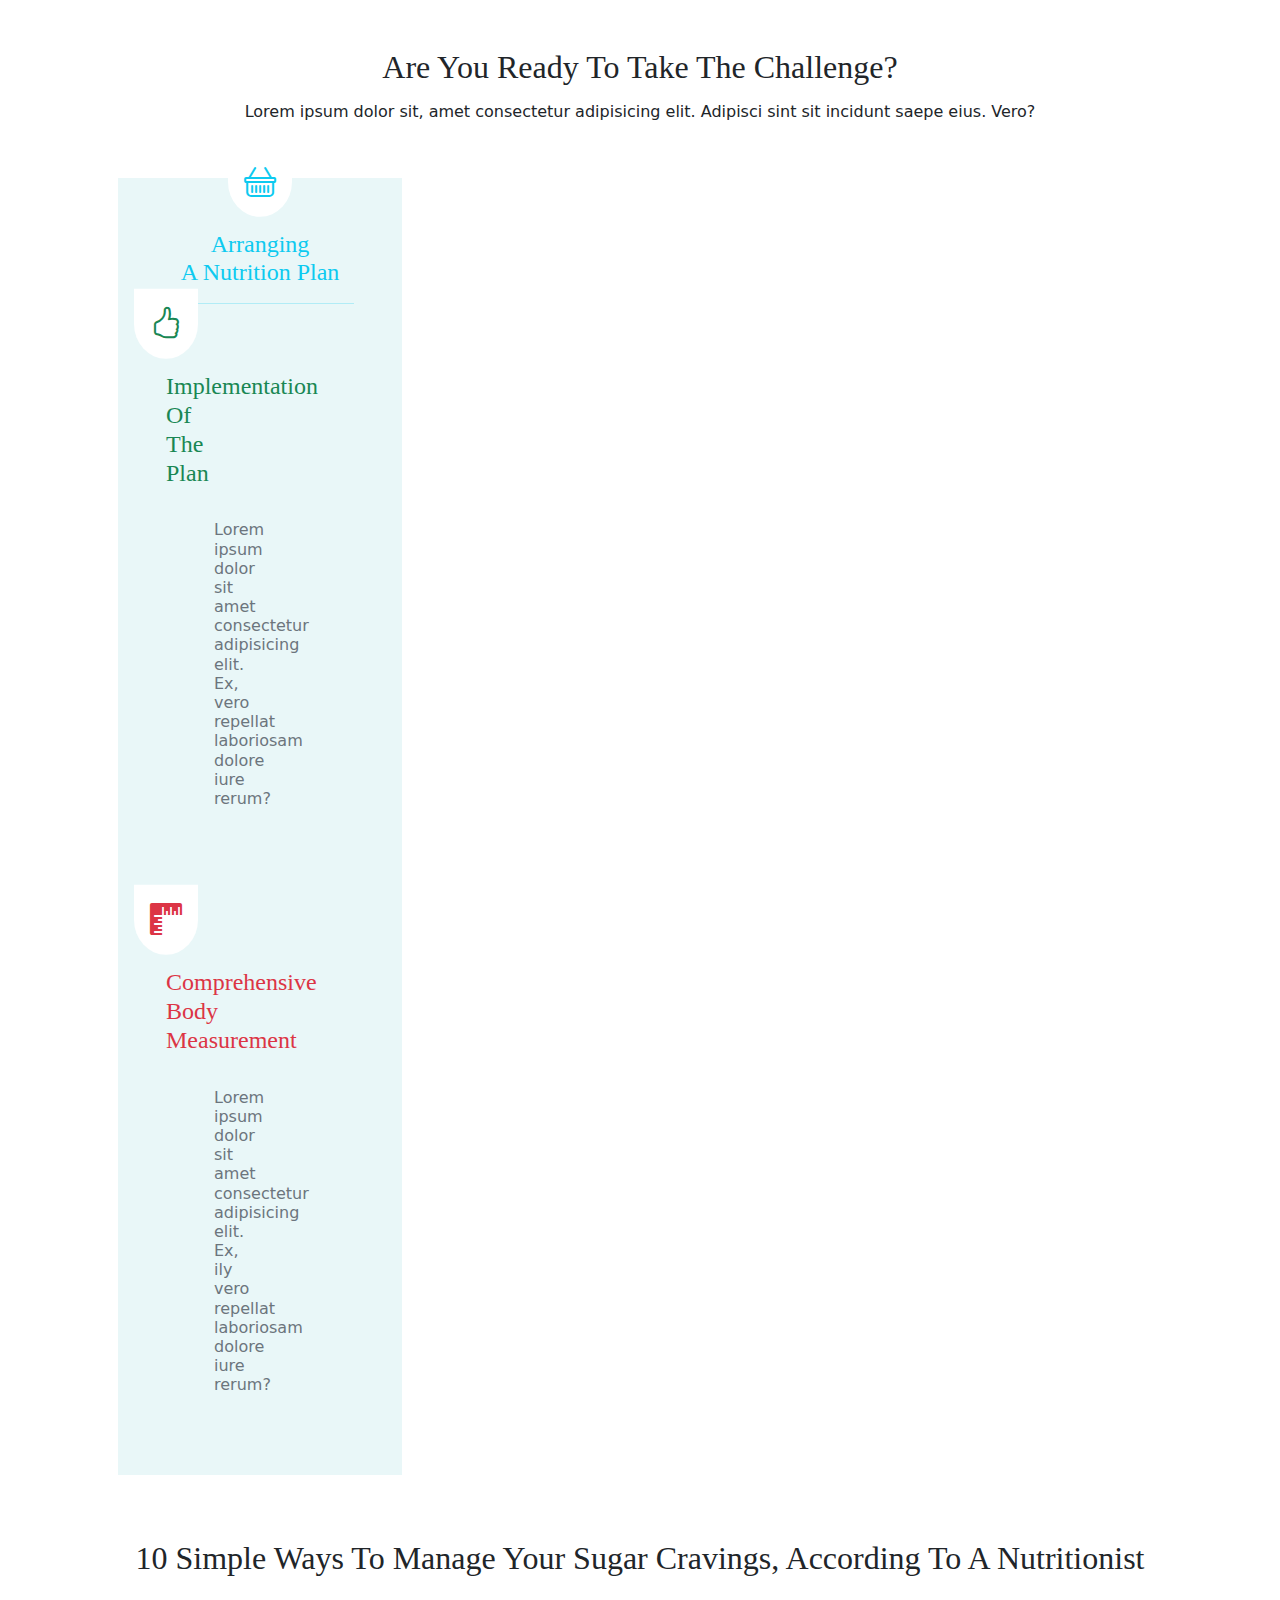
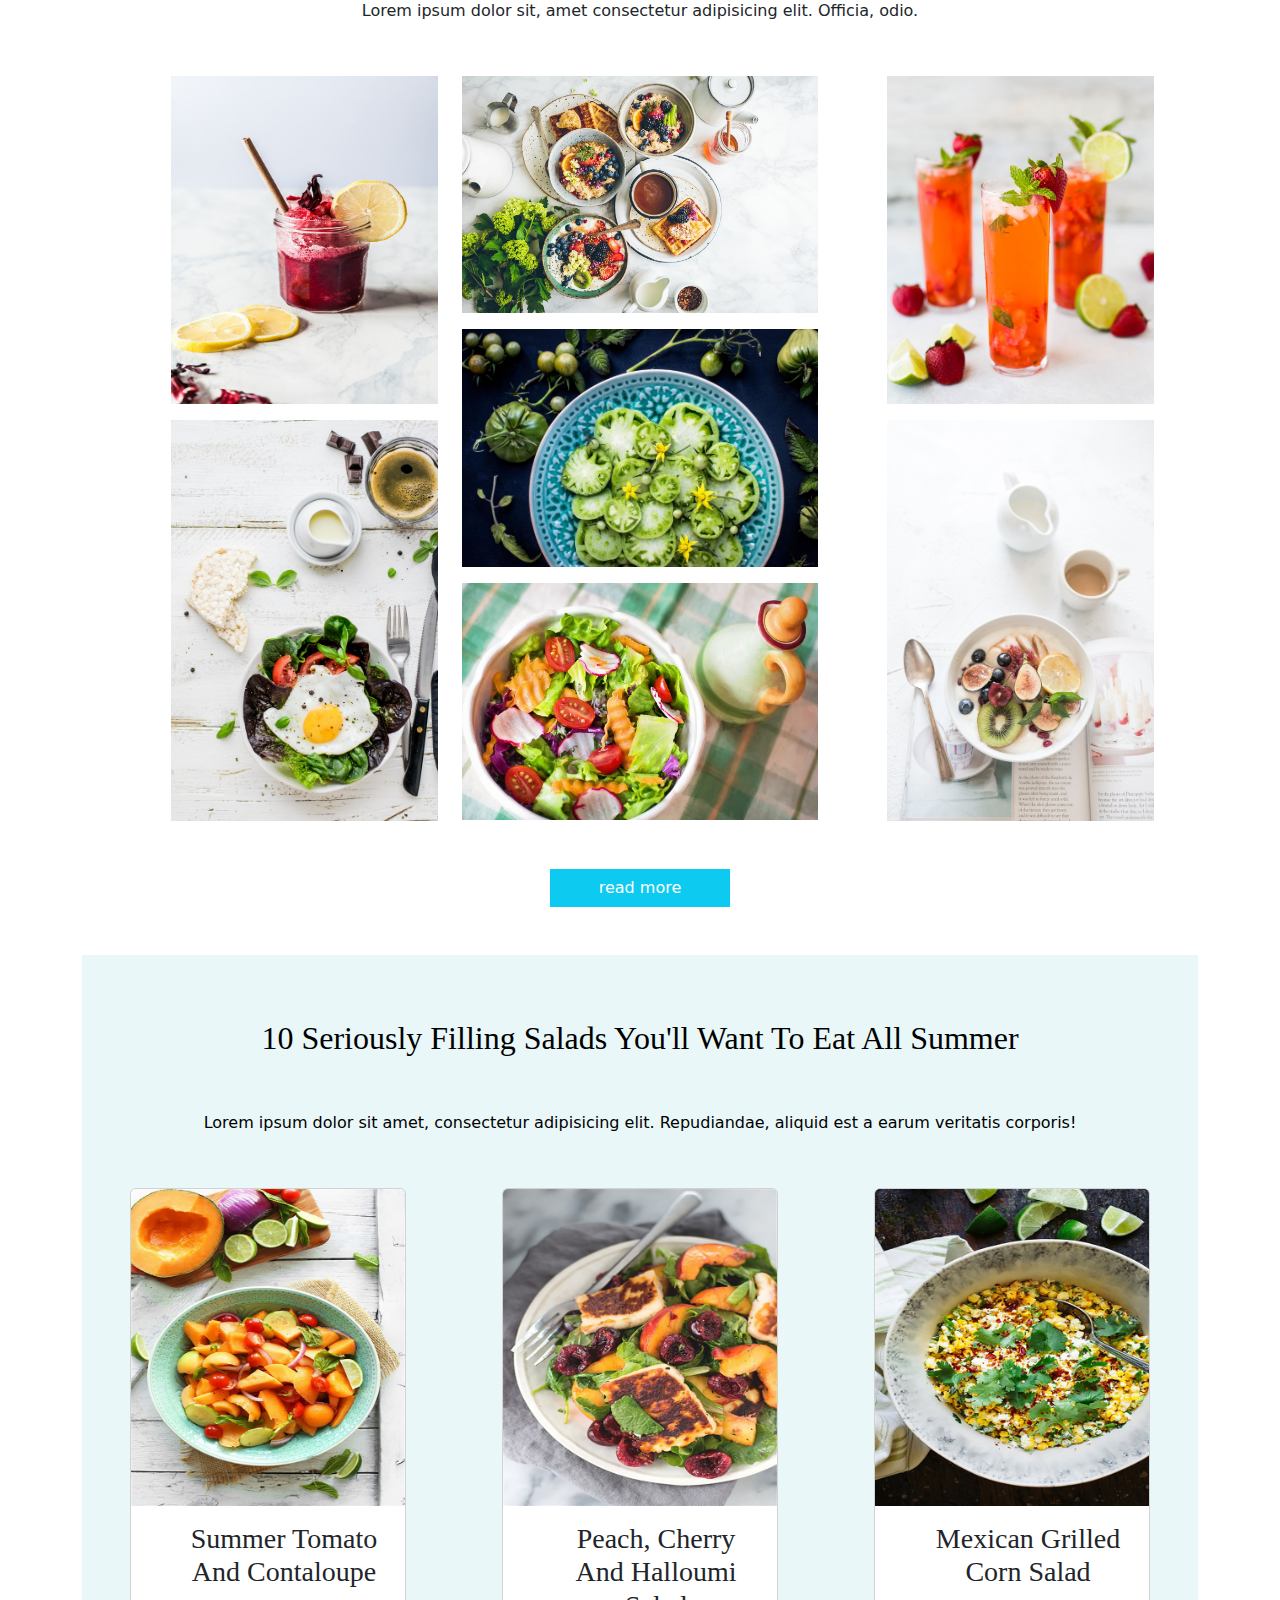
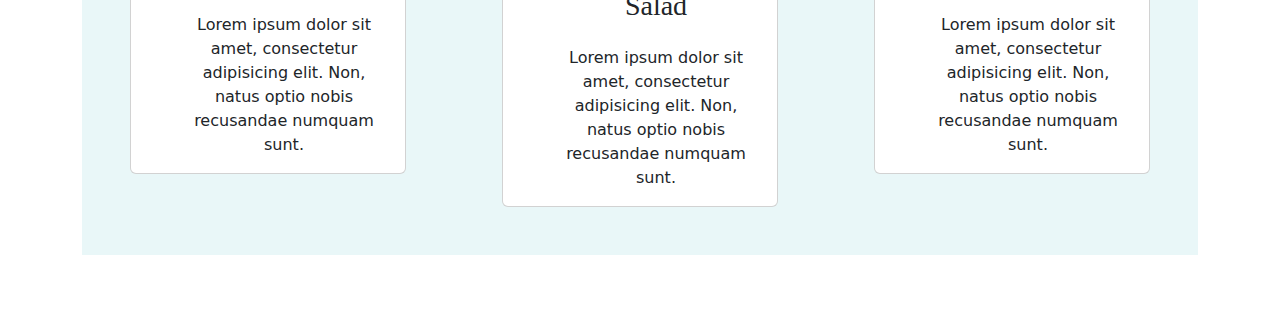
==== commit b7697bfc: "1.2.0" ====
--- a/index2.html
+++ b/index2.html
@@ -34,12 +34,6 @@
                             <div class="px-5 text-center">
                                 <hr>
                             </div>
-                        </div>
-                        <div class="h6 fw-normal text-secondary px-5 pb-5">
-                            Lorem ipsum dolor sit amet consectetur adipisicing elit. Ex, vero repellat laboriosam dolore iure rerum?
-                        </div>
-                    </div>
-                </div>
                 <div class="col-12 col-md-6 col-lg-4 pb-sm-5 pb-5 px-5">
                     <div class="text-bg-success py-1">
                         <div class="text-success">
